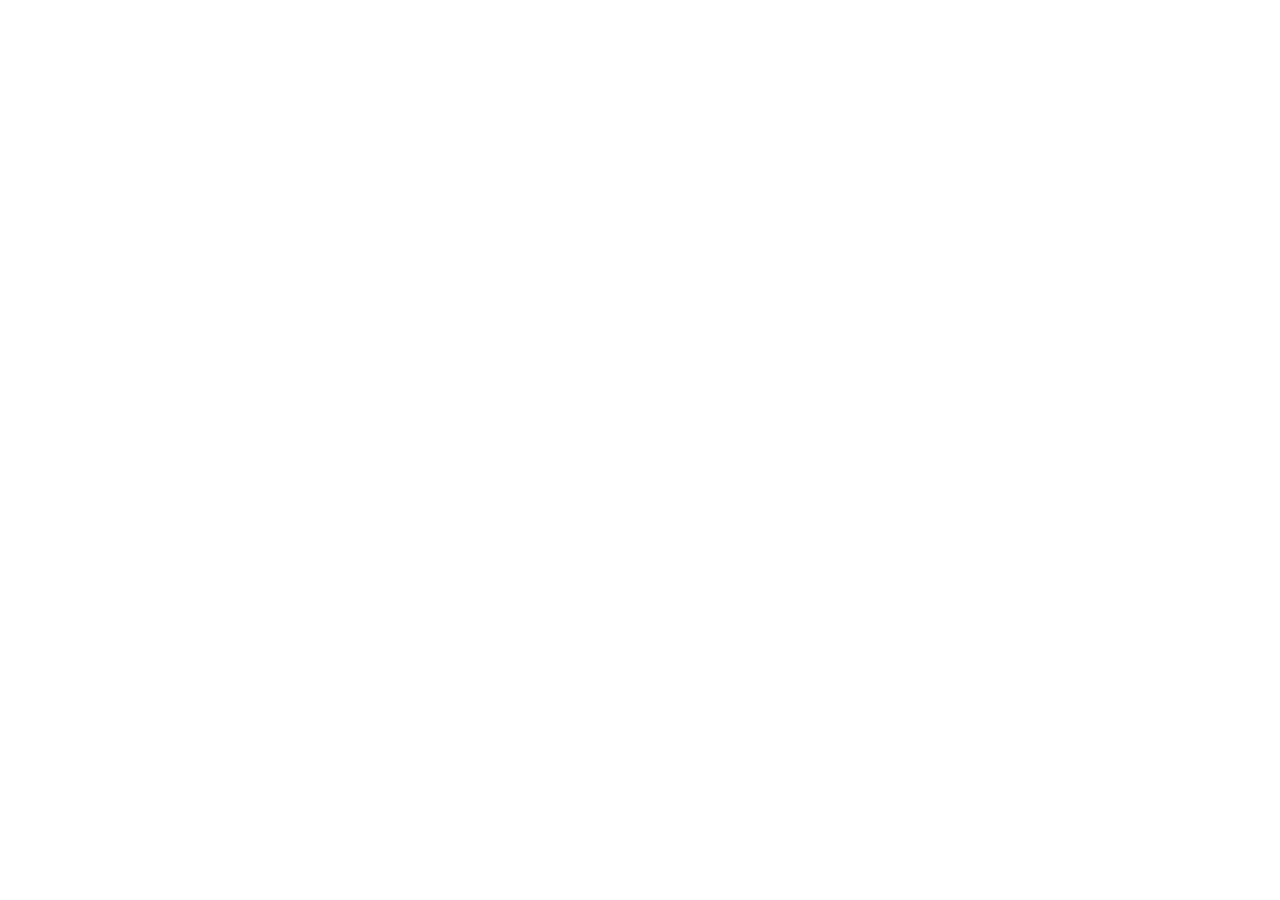
==== daily.html @ 2767453b "AI Tool Map — HTML pages" ====
<!DOCTYPE html>
<html lang="zh-CN">
<head>
  <meta charset="UTF-8" />
  <meta name="viewport" content="width=device-width, initial-scale=1" />
  <title>Today's finds · AI Tool Map</title>
  <script src="js/theme-boot.js"></script>
  <link rel="stylesheet" href="css/styles.css" />
</head>
<body>
  <div id="app"></div>
  <script src="js/i18n.js"></script>
  <script src="js/app.js"></script>
  <script>
    bootPage({
      active: "daily",
      render: async (ui) => {
        const main = document.getElementById("main");
        const [daily, tools, scenarios] = await Promise.all([
          fetchJSON("data/daily.json"),
          fetchJSON("data/tools.json"),
          fetchJSON("data/scenarios.json"),
        ]);
        const toolMap = {};
        tools.forEach((t) => { toolMap[t.id] = t; });
        const scenarioMap = scenarioMapFrom(scenarios);

        const items = daily.map((d) => {
          const related = (d.related_tool_ids || [])
            .map((id) => toolMap[id])
            .filter(Boolean)
            .map((t) => `<a class="pill-link" href="tool.html?id=${encodeURIComponent(t.id)}">${escapeHTML(tField(t, "name"))}</a>`)
            .join("");
          const tags = (d.tags || [])
            .map((sid) => {
              const s = scenarioMap[sid];
              return s
                ? `<a class="pill-link" href="scenario.html?id=${encodeURIComponent(sid)}">${escapeHTML(tField(s, "name"))}</a>`
                : "";
            })
            .join("");
          return `
            <article class="feed-item">
              <div class="date">${escapeHTML(d.date)}</div>
              <h3>${escapeHTML(tField(d, "title"))}</h3>
              <p>${escapeHTML(tField(d, "summary"))}</p>
              <div class="feed-links">${related}${tags}</div>
            </article>
          `;
        }).join("");

        main.innerHTML = `
          <section class="hero">
            <h1 data-i18n="daily_title">${ui.daily_title}</h1>
            <p data-i18n="daily_sub">${ui.daily_sub}</p>
            <div class="quick-links">
              <a class="quick-link" href="index.html"><span class="emoji">🏠</span><span data-i18n="nav_home">${ui.nav_home}</span></a>
              <a class="quick-link" href="weekly.html"><span class="emoji">✨</span><span data-i18n="quick_weekly">${ui.quick_weekly}</span></a>
            </div>
          </section>
          <p class="help-hint" data-i18n="daily_hint">${ui.daily_hint}</p>
          <section class="section">
            <div class="feed">${items}</div>
          </section>
        `;
        applyStaticUI(ui);
      },
    });
  </script>
</body>
</html>
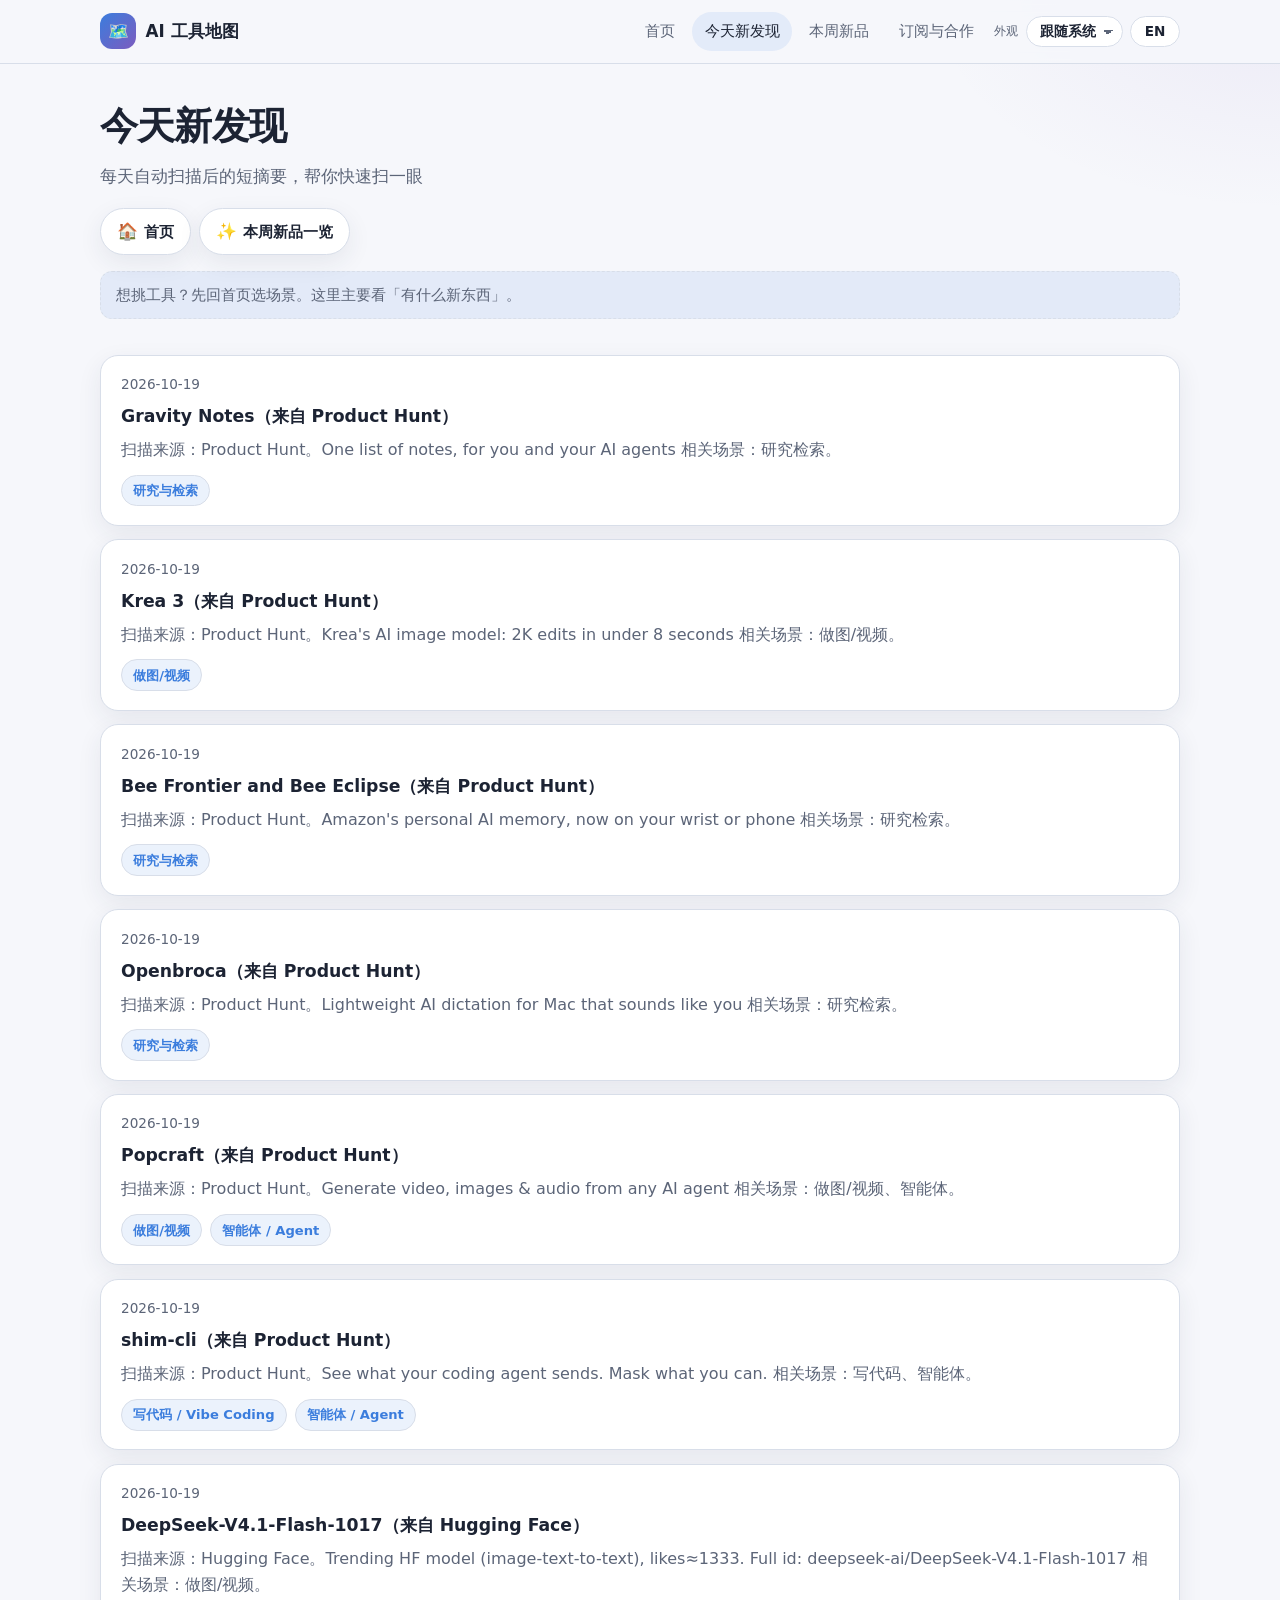
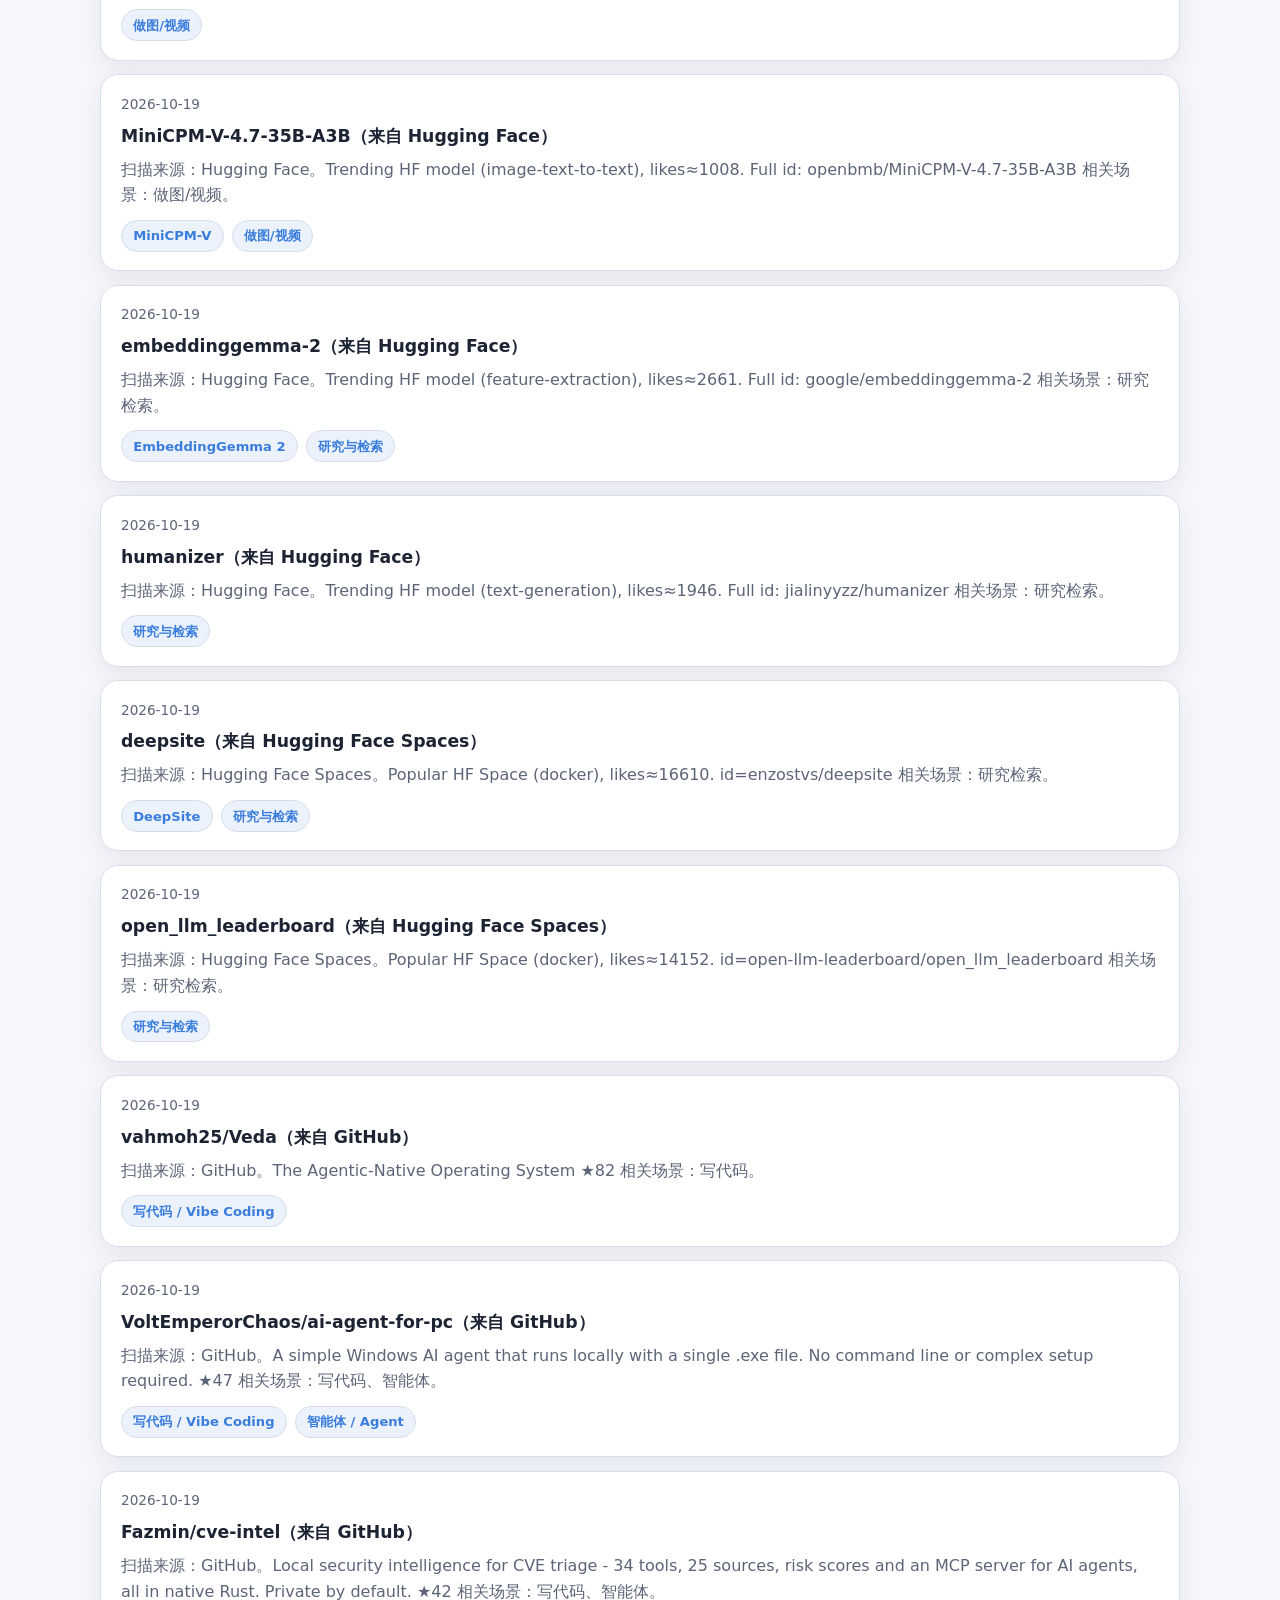
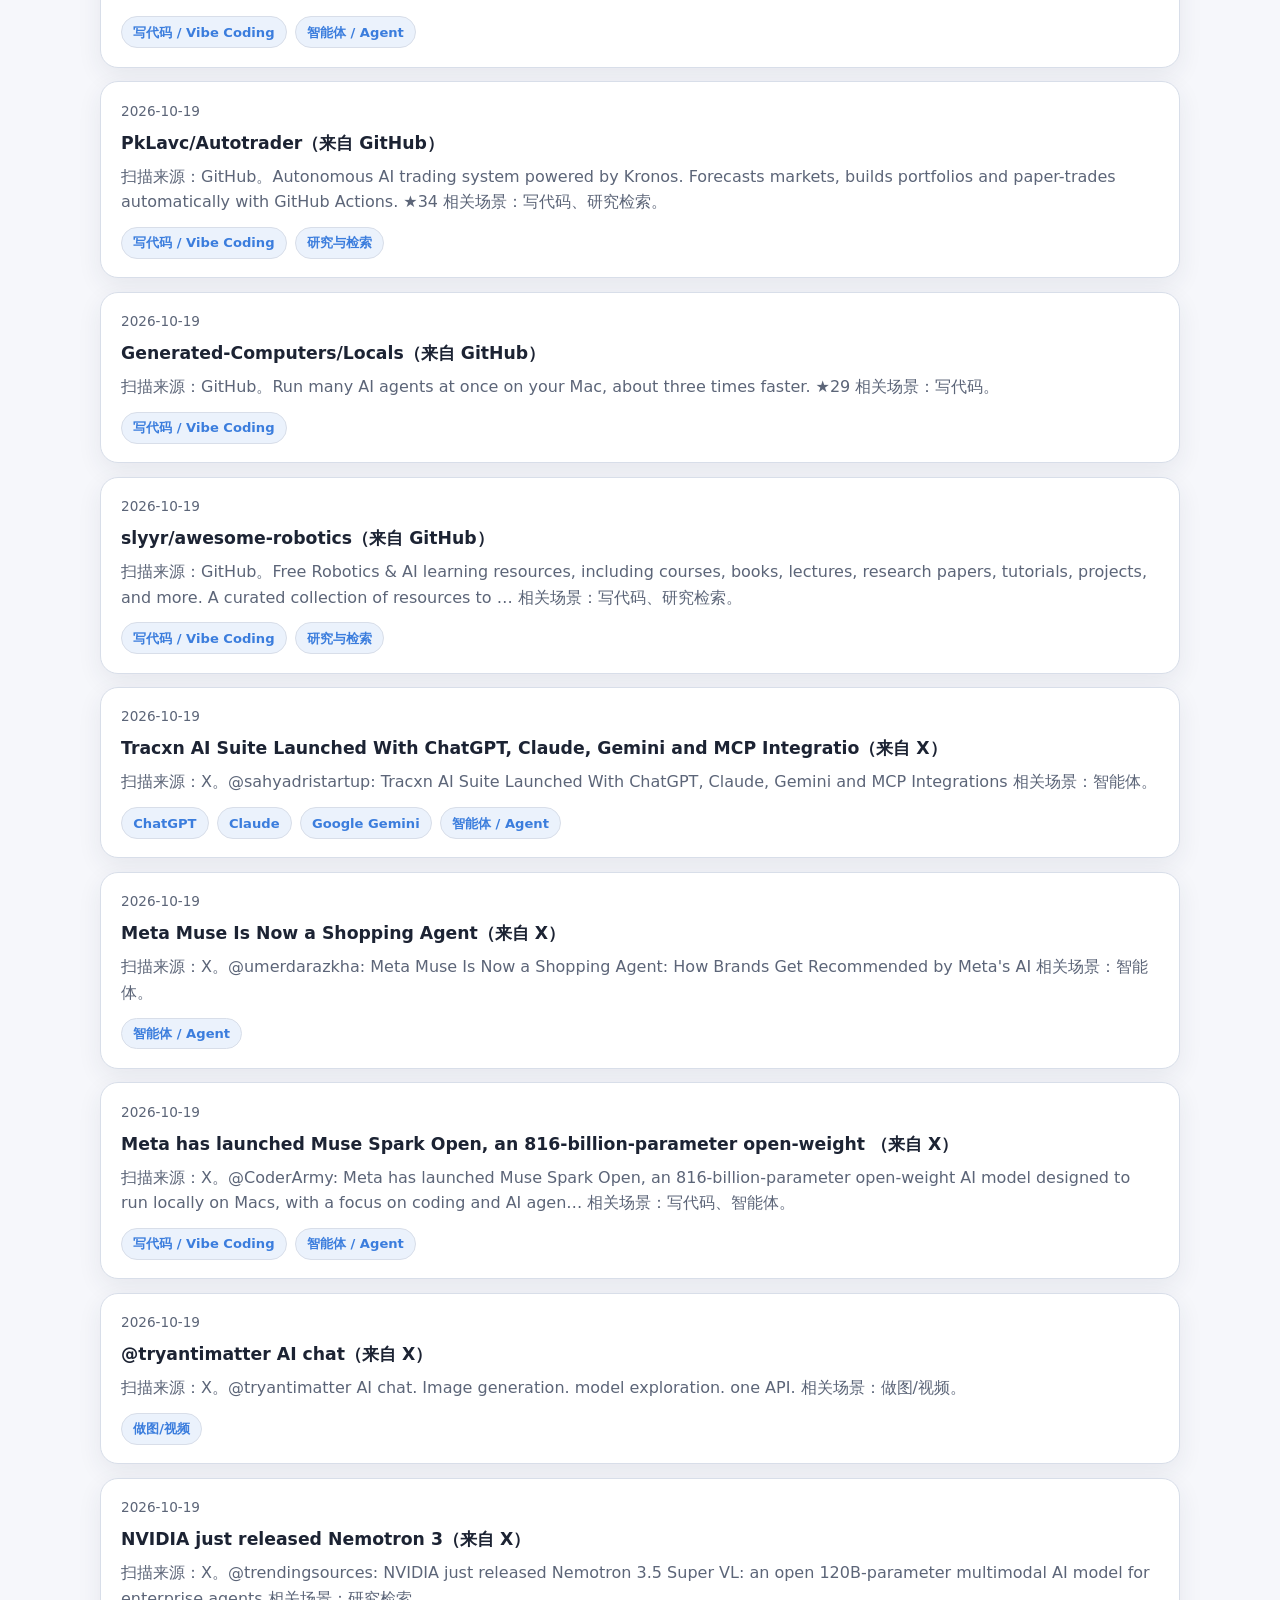
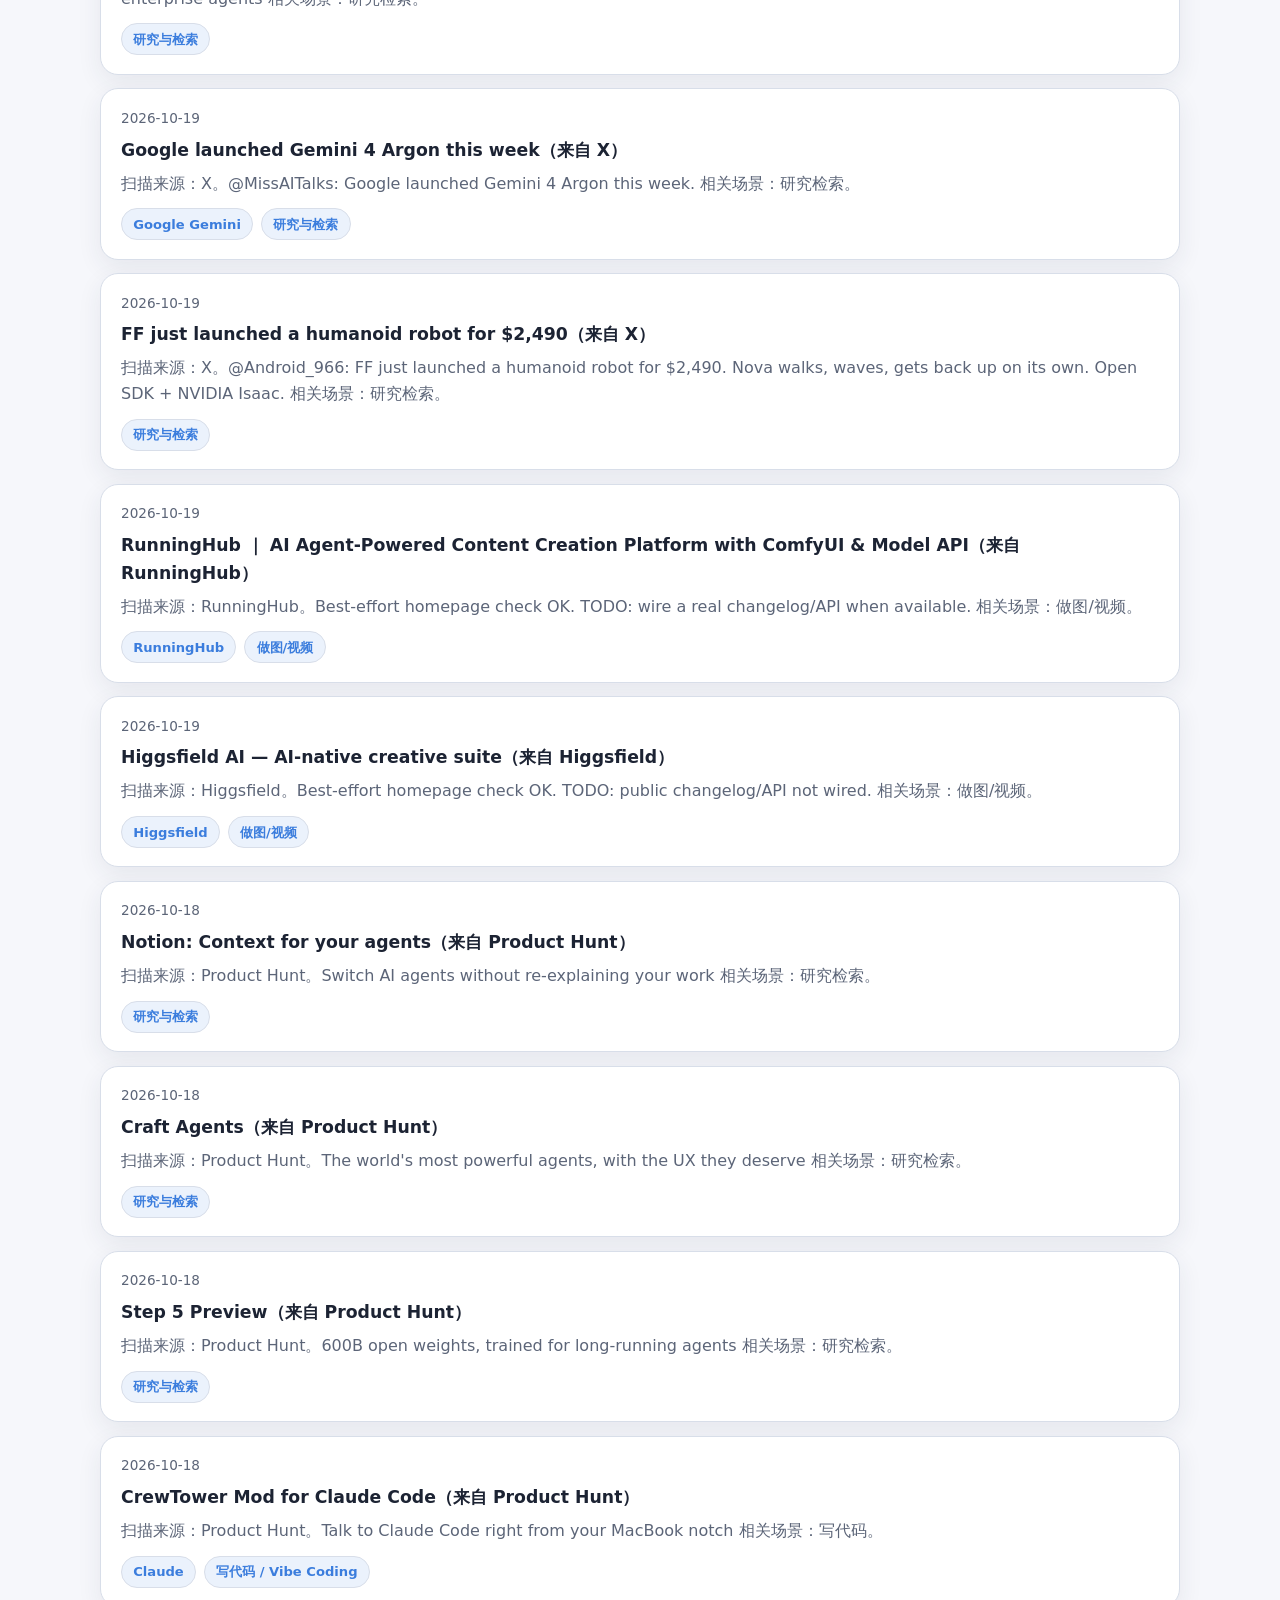
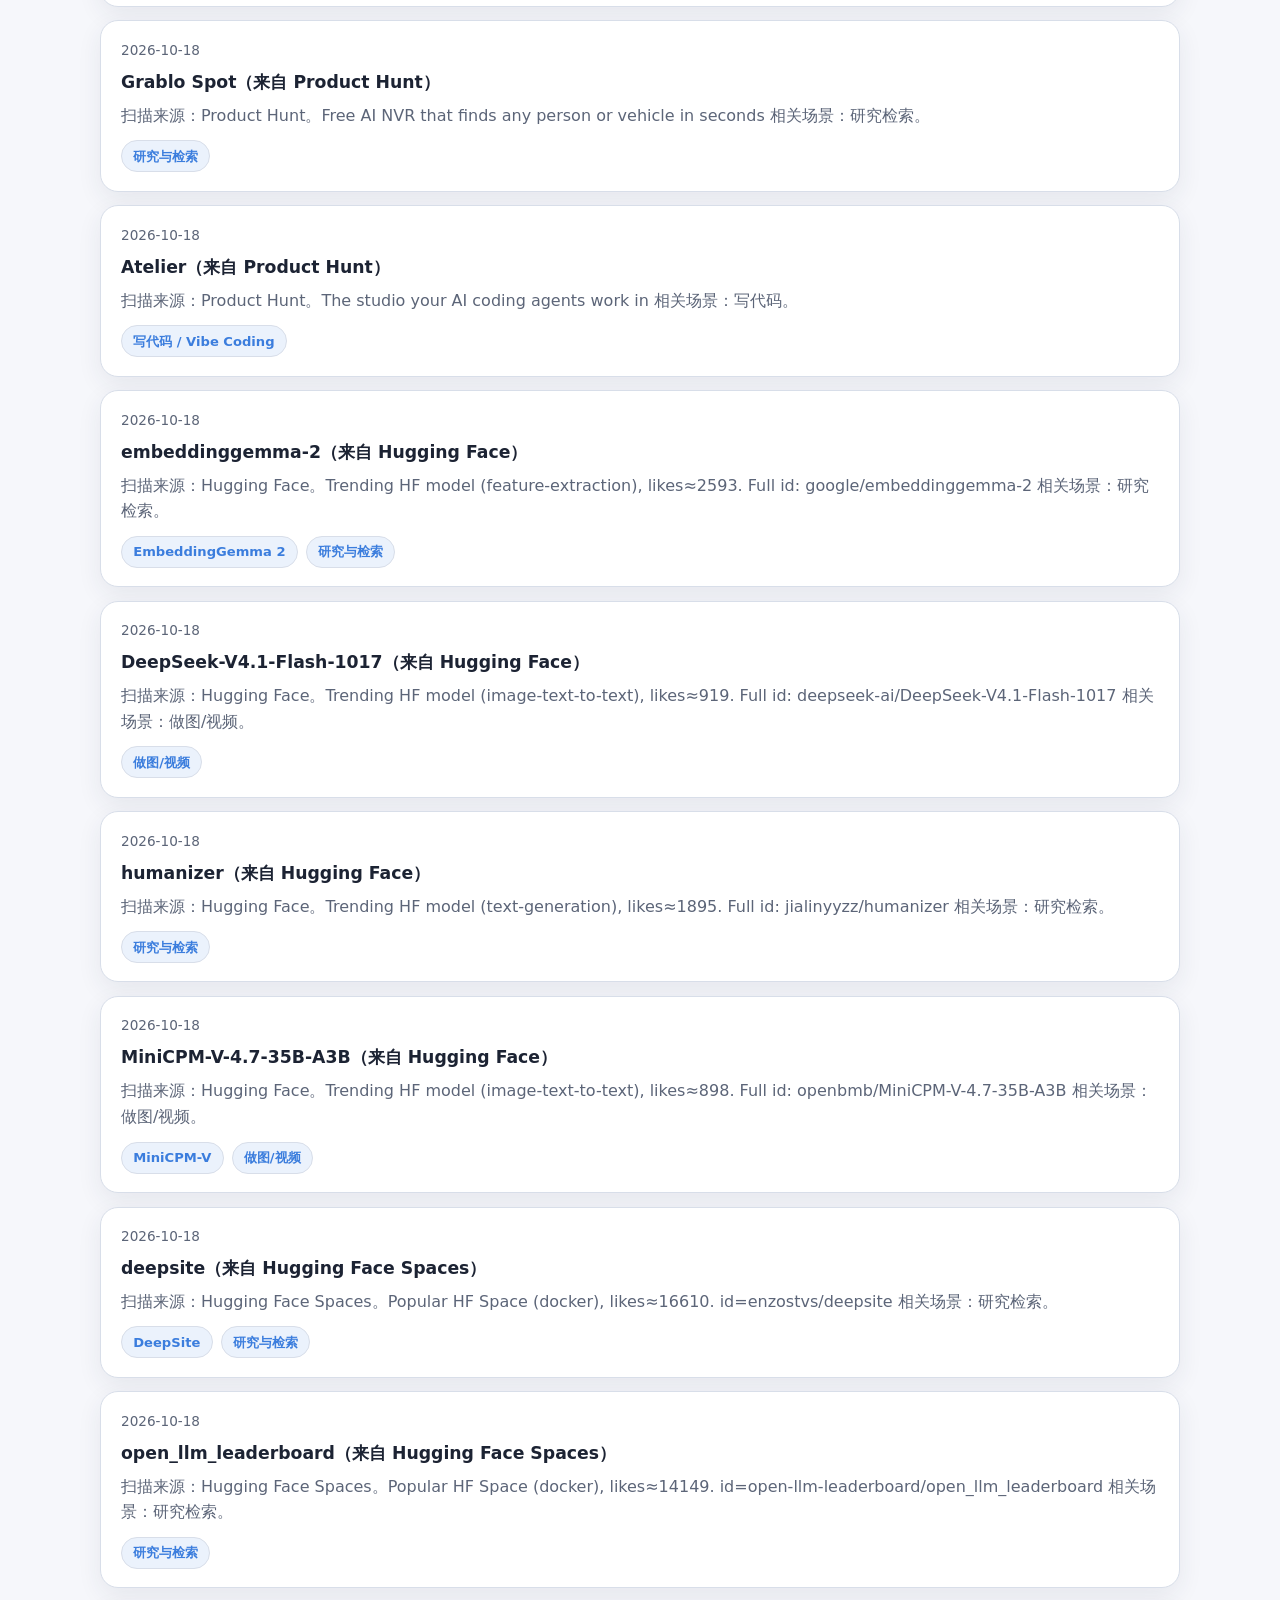
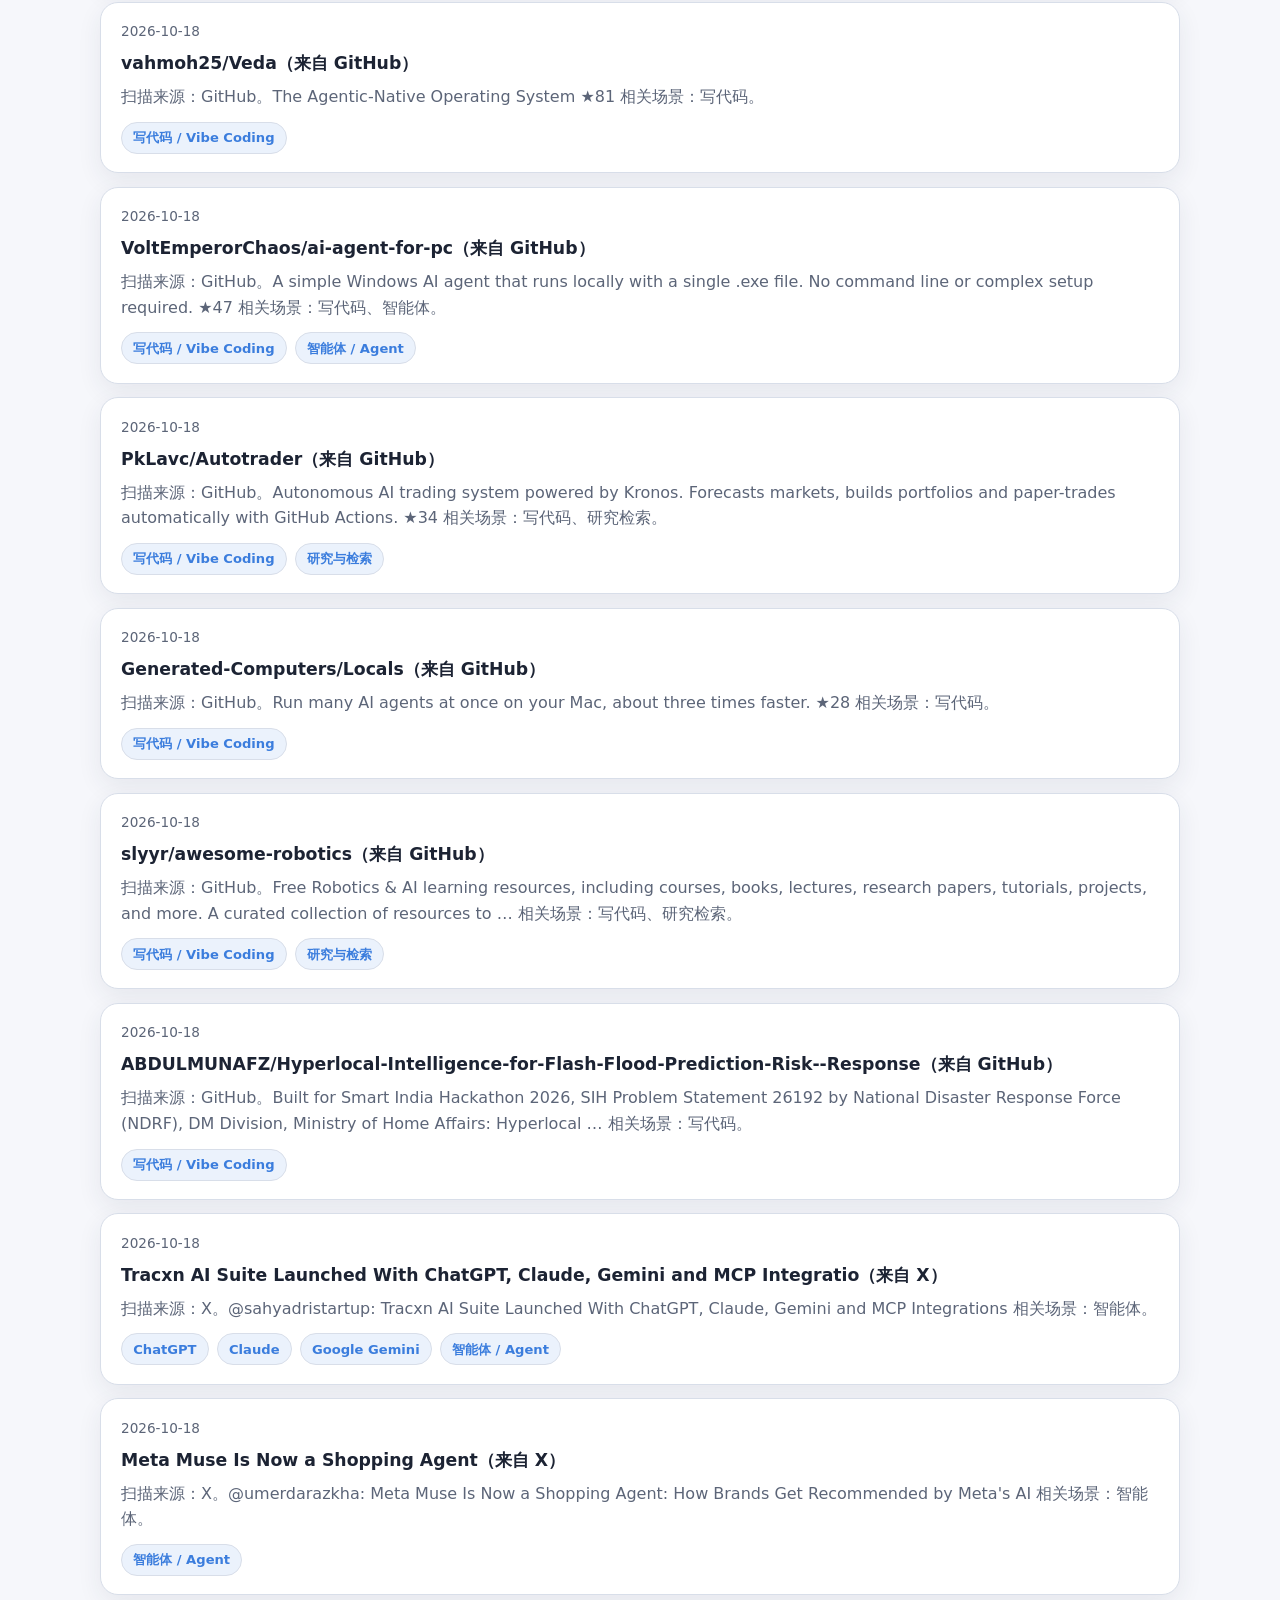
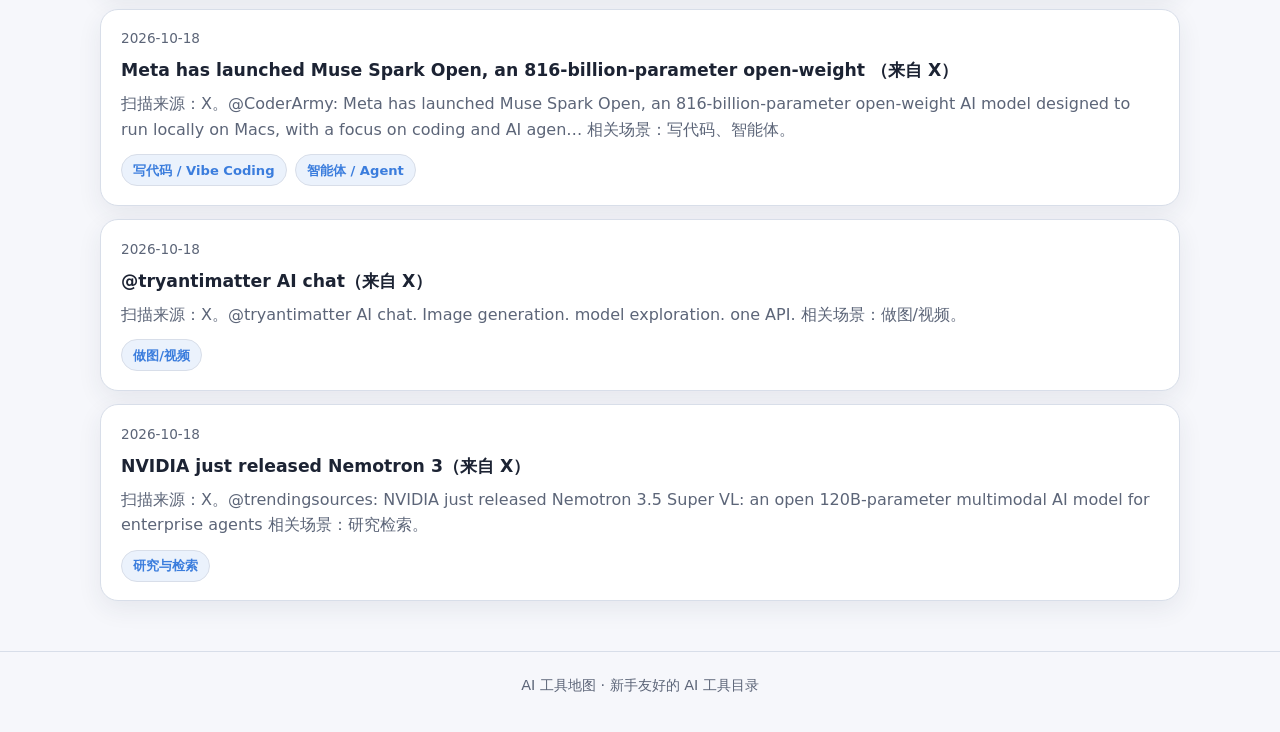
==== commit 70bf9e71: "Update HTML pages for SEO meta and about (4/6)" ====
--- a/daily.html
+++ b/daily.html
@@ -3,7 +3,15 @@
 <head>
   <meta charset="UTF-8" />
   <meta name="viewport" content="width=device-width, initial-scale=1" />
-  <title>Today's finds · AI Tool Map</title>
+  <title>今天新发现 · AI 工具地图 | Daily finds</title>
+  <meta name="description" content="今天新发现：AI 工具与产品短摘要，每日更新。 | Short daily AI tool outlines." />
+  <meta property="og:title" content="今天新发现 · AI 工具地图 | Daily finds" />
+  <meta property="og:description" content="今天新发现：AI 工具与产品短摘要，每日更新。" />
+  <meta property="og:type" content="website" />
+  <meta name="robots" content="index,follow" />
+  <meta property="og:locale" content="zh_CN" />
+  <meta name="twitter:card" content="summary" />
+  <link rel="canonical" href="https://goofugoofu.github.io/daily.html" />
   <script src="js/theme-boot.js"></script>
   <link rel="stylesheet" href="css/styles.css" />
 </head>
@@ -14,6 +22,7 @@
   <script>
     bootPage({
       active: "daily",
+      metaKey: "meta_desc_daily",
       render: async (ui) => {
         const main = document.getElementById("main");
         const [daily, tools, scenarios] = await Promise.all([
@@ -60,7 +69,7 @@
           </section>
           <p class="help-hint" data-i18n="daily_hint">${ui.daily_hint}</p>
           <section class="section">
-            <div class="feed">${items}</div>
+            <div class="feed">${items || emptyState(ui, "daily", { ctaHref: "index.html", ctaLabel: ui.empty_cta_home })}</div>
           </section>
         `;
         applyStaticUI(ui);
--- a/css/styles.css
+++ b/css/styles.css
@@ -0,0 +1,715 @@
+/* ===== Theme tokens ===== */
+:root,
+[data-theme="dark"] {
+  --bg: #12141a;
+  --bg-elevated: #1a1d26;
+  --bg-card: #222632;
+  --bg-card-hover: #2a3040;
+  --header-bg: rgba(18, 20, 26, 0.9);
+  --border: #343b4d;
+  --text: #f0f2f7;
+  --text-muted: #9aa3b5;
+  --accent: #7eb6ff;
+  --accent-2: #a78bfa;
+  --accent-soft: rgba(126, 182, 255, 0.14);
+  --success: #4ade80;
+  --sponsored: #fbbf24;
+  --glow-1: rgba(80, 110, 200, 0.22);
+  --glow-2: rgba(140, 90, 180, 0.16);
+  --radius: 18px;
+  --radius-sm: 12px;
+  --shadow: 0 8px 28px rgba(0, 0, 0, 0.28);
+  --font: "Segoe UI", "PingFang SC", "Noto Sans SC", "Helvetica Neue", system-ui, sans-serif;
+  --step-bg: var(--accent-soft);
+}
+
+[data-theme="light"] {
+  --bg: #f6f7fb;
+  --bg-elevated: #ffffff;
+  --bg-card: #ffffff;
+  --bg-card-hover: #f0f3fa;
+  --header-bg: rgba(246, 247, 251, 0.92);
+  --border: #d8dee9;
+  --text: #1c2333;
+  --text-muted: #5c6578;
+  --accent: #3b7ddd;
+  --accent-2: #7c5cbf;
+  --accent-soft: rgba(59, 125, 221, 0.1);
+  --success: #16a34a;
+  --sponsored: #b45309;
+  --glow-1: rgba(59, 125, 221, 0.1);
+  --glow-2: rgba(124, 92, 191, 0.08);
+  --shadow: 0 8px 24px rgba(40, 50, 80, 0.08);
+}
+
+[data-theme="soft-blue"] {
+  --bg: #eef4fb;
+  --bg-elevated: #f7fbff;
+  --bg-card: #ffffff;
+  --bg-card-hover: #e8f1fb;
+  --header-bg: rgba(238, 244, 251, 0.94);
+  --border: #c5d6ea;
+  --text: #1a2b44;
+  --text-muted: #5a7190;
+  --accent: #3d8fd9;
+  --accent-2: #5aa8e8;
+  --accent-soft: rgba(61, 143, 217, 0.12);
+  --success: #2f9e6b;
+  --sponsored: #c9852a;
+  --glow-1: rgba(100, 160, 220, 0.2);
+  --glow-2: rgba(160, 200, 240, 0.15);
+  --shadow: 0 8px 26px rgba(60, 100, 150, 0.1);
+}
+
+[data-theme="warm-sand"] {
+  --bg: #f7f1e8;
+  --bg-elevated: #fffaf3;
+  --bg-card: #fffdf9;
+  --bg-card-hover: #f3e9db;
+  --header-bg: rgba(247, 241, 232, 0.94);
+  --border: #e2d4c0;
+  --text: #3a2f24;
+  --text-muted: #7a6a58;
+  --accent: #c4783b;
+  --accent-2: #d4a05a;
+  --accent-soft: rgba(196, 120, 59, 0.12);
+  --success: #5a9a5a;
+  --sponsored: #b45309;
+  --glow-1: rgba(220, 170, 100, 0.22);
+  --glow-2: rgba(200, 140, 80, 0.12);
+  --shadow: 0 8px 24px rgba(100, 70, 40, 0.08);
+}
+
+[data-theme="high-contrast"] {
+  --bg: #000000;
+  --bg-elevated: #0a0a0a;
+  --bg-card: #111111;
+  --bg-card-hover: #1a1a1a;
+  --header-bg: rgba(0, 0, 0, 0.95);
+  --border: #ffffff;
+  --text: #ffffff;
+  --text-muted: #dddddd;
+  --accent: #ffff00;
+  --accent-2: #00ffff;
+  --accent-soft: rgba(255, 255, 0, 0.15);
+  --success: #00ff66;
+  --sponsored: #ffaa00;
+  --glow-1: transparent;
+  --glow-2: transparent;
+  --shadow: none;
+  --radius: 8px;
+  --radius-sm: 6px;
+}
+
+@media (prefers-color-scheme: light) {
+  [data-theme="system"] {
+    --bg: #f6f7fb;
+    --bg-elevated: #ffffff;
+    --bg-card: #ffffff;
+    --bg-card-hover: #f0f3fa;
+    --header-bg: rgba(246, 247, 251, 0.92);
+    --border: #d8dee9;
+    --text: #1c2333;
+    --text-muted: #5c6578;
+    --accent: #3b7ddd;
+    --accent-2: #7c5cbf;
+    --accent-soft: rgba(59, 125, 221, 0.1);
+    --success: #16a34a;
+    --sponsored: #b45309;
+    --glow-1: rgba(59, 125, 221, 0.1);
+    --glow-2: rgba(124, 92, 191, 0.08);
+    --shadow: 0 8px 24px rgba(40, 50, 80, 0.08);
+  }
+}
+
+@media (prefers-color-scheme: dark) {
+  [data-theme="system"] {
+    --bg: #12141a;
+    --bg-elevated: #1a1d26;
+    --bg-card: #222632;
+    --bg-card-hover: #2a3040;
+    --header-bg: rgba(18, 20, 26, 0.9);
+    --border: #343b4d;
+    --text: #f0f2f7;
+    --text-muted: #9aa3b5;
+    --accent: #7eb6ff;
+    --accent-2: #a78bfa;
+    --accent-soft: rgba(126, 182, 255, 0.14);
+    --success: #4ade80;
+    --sponsored: #fbbf24;
+    --glow-1: rgba(80, 110, 200, 0.22);
+    --glow-2: rgba(140, 90, 180, 0.16);
+    --shadow: 0 8px 28px rgba(0, 0, 0, 0.28);
+  }
+}
+
+/* Default before attribute (matches dark) if script delayed */
+html:not([data-theme]) {
+  color-scheme: dark;
+}
+
+* { box-sizing: border-box; }
+html { scroll-behavior: smooth; }
+body {
+  margin: 0;
+  font-family: var(--font);
+  background:
+    radial-gradient(900px 480px at 8% -8%, var(--glow-1) 0%, transparent 55%),
+    radial-gradient(700px 420px at 100% 0%, var(--glow-2) 0%, transparent 50%),
+    var(--bg);
+  color: var(--text);
+  min-height: 100vh;
+  line-height: 1.6;
+  font-size: 16px;
+}
+
+a { color: var(--accent); text-decoration: none; }
+a:hover { text-decoration: underline; }
+
+.container {
+  width: min(1080px, calc(100% - 1.75rem));
+  margin: 0 auto;
+}
+
+/* Header */
+.site-header {
+  position: sticky;
+  top: 0;
+  z-index: 50;
+  backdrop-filter: blur(12px);
+  background: var(--header-bg);
+  border-bottom: 1px solid var(--border);
+}
+.header-inner {
+  display: flex;
+  align-items: center;
+  justify-content: space-between;
+  gap: 0.75rem;
+  padding: 0.75rem 0;
+  flex-wrap: wrap;
+}
+.brand {
+  display: flex;
+  align-items: center;
+  gap: 0.6rem;
+  color: var(--text);
+  text-decoration: none;
+  font-weight: 700;
+  font-size: 1.05rem;
+}
+.brand:hover { text-decoration: none; }
+.brand-mark {
+  width: 36px;
+  height: 36px;
+  border-radius: 12px;
+  background: linear-gradient(135deg, var(--accent), var(--accent-2));
+  display: grid;
+  place-items: center;
+  font-size: 1.05rem;
+  color: #fff;
+}
+.header-controls {
+  display: flex;
+  align-items: center;
+  gap: 0.45rem;
+  flex-wrap: wrap;
+}
+.nav {
+  display: flex;
+  align-items: center;
+  gap: 0.25rem;
+  flex-wrap: wrap;
+}
+.nav a {
+  color: var(--text-muted);
+  padding: 0.45rem 0.8rem;
+  border-radius: 999px;
+  font-size: 0.95rem;
+  font-weight: 500;
+  text-decoration: none;
+}
+.nav a:hover, .nav a.active {
+  color: var(--text);
+  background: var(--accent-soft);
+  text-decoration: none;
+}
+
+.lang-toggle,
+.theme-select {
+  border: 1px solid var(--border);
+  background: var(--bg-card);
+  color: var(--text);
+  border-radius: 999px;
+  padding: 0.4rem 0.85rem;
+  cursor: pointer;
+  font-weight: 600;
+  font-size: 0.85rem;
+  font-family: inherit;
+}
+.lang-toggle:hover,
+.theme-select:hover {
+  border-color: var(--accent);
+}
+.theme-select {
+  max-width: 11rem;
+  appearance: none;
+  background-image: linear-gradient(45deg, transparent 50%, var(--text-muted) 50%),
+    linear-gradient(135deg, var(--text-muted) 50%, transparent 50%);
+  background-position: calc(100% - 14px) 55%, calc(100% - 9px) 55%;
+  background-size: 5px 5px, 5px 5px;
+  background-repeat: no-repeat;
+  padding-right: 1.6rem;
+}
+
+/* Hero + how-to steps */
+.hero {
+  padding: 2rem 0 0.75rem;
+}
+.hero h1 {
+  margin: 0 0 0.45rem;
+  font-size: clamp(1.75rem, 4vw, 2.35rem);
+  font-weight: 750;
+  letter-spacing: -0.02em;
+}
+.hero p {
+  margin: 0;
+  color: var(--text-muted);
+  font-size: 1.08rem;
+  max-width: 36rem;
+}
+
+.howto {
+  display: grid;
+  grid-template-columns: repeat(3, 1fr);
+  gap: 0.75rem;
+  margin: 1.25rem 0 0.5rem;
+}
+@media (max-width: 720px) {
+  .howto { grid-template-columns: 1fr; }
+}
+.howto-step {
+  background: var(--step-bg);
+  border: 1px solid var(--border);
+  border-radius: var(--radius-sm);
+  padding: 0.85rem 1rem;
+}
+.howto-step .num {
+  display: inline-flex;
+  align-items: center;
+  justify-content: center;
+  width: 1.6rem;
+  height: 1.6rem;
+  border-radius: 999px;
+  background: var(--accent);
+  color: #fff;
+  font-size: 0.8rem;
+  font-weight: 700;
+  margin-right: 0.45rem;
+}
+[data-theme="high-contrast"] .howto-step .num {
+  color: #000;
+}
+.howto-step strong {
+  display: block;
+  margin: 0.35rem 0 0.15rem;
+  font-size: 0.98rem;
+}
+.howto-step span {
+  color: var(--text-muted);
+  font-size: 0.88rem;
+}
+
+.quick-links {
+  display: flex;
+  flex-wrap: wrap;
+  gap: 0.55rem;
+  margin: 1.1rem 0 0.25rem;
+}
+.quick-link {
+  display: inline-flex;
+  align-items: center;
+  gap: 0.35rem;
+  padding: 0.55rem 1rem;
+  border-radius: 999px;
+  background: var(--bg-card);
+  border: 1px solid var(--border);
+  color: var(--text);
+  font-weight: 600;
+  font-size: 0.92rem;
+  text-decoration: none;
+  box-shadow: var(--shadow);
+}
+.quick-link:hover {
+  border-color: var(--accent);
+  background: var(--bg-card-hover);
+  text-decoration: none;
+}
+.quick-link .emoji { font-size: 1.05rem; }
+
+.section {
+  padding: 1.35rem 0 1.6rem;
+}
+.section-head {
+  display: flex;
+  align-items: end;
+  justify-content: space-between;
+  gap: 1rem;
+  margin-bottom: 0.95rem;
+  flex-wrap: wrap;
+}
+.section-head h2 {
+  margin: 0;
+  font-size: 1.3rem;
+  font-weight: 700;
+}
+.section-head p {
+  margin: 0.3rem 0 0;
+  color: var(--text-muted);
+  font-size: 0.98rem;
+}
+.help-hint {
+  margin: 0 0 0.85rem;
+  padding: 0.7rem 0.95rem;
+  border-radius: var(--radius-sm);
+  background: var(--accent-soft);
+  border: 1px dashed var(--border);
+  color: var(--text-muted);
+  font-size: 0.95rem;
+}
+
+/* Bigger scenario cards */
+.grid {
+  display: grid;
+  grid-template-columns: repeat(auto-fill, minmax(250px, 1fr));
+  gap: 1rem;
+}
+.grid-scenarios {
+  grid-template-columns: repeat(auto-fill, minmax(280px, 1fr));
+  gap: 1.1rem;
+}
+.card {
+  background: var(--bg-card);
+  border: 1px solid var(--border);
+  border-radius: var(--radius);
+  padding: 1.15rem 1.2rem;
+  box-shadow: var(--shadow);
+  transition: transform 0.15s ease, border-color 0.15s ease, background 0.15s ease;
+}
+.card-scenario {
+  padding: 1.45rem 1.35rem;
+  min-height: 168px;
+  display: flex;
+  flex-direction: column;
+}
+.card-scenario .card-icon {
+  font-size: 2.1rem;
+  margin-bottom: 0.65rem;
+}
+.card-scenario h3 {
+  font-size: 1.2rem;
+  margin-bottom: 0.4rem;
+}
+.card-scenario p {
+  flex: 1;
+  font-size: 0.98rem;
+}
+a.card { color: inherit; text-decoration: none; display: block; }
+a.card:hover {
+  transform: translateY(-3px);
+  border-color: var(--accent);
+  background: var(--bg-card-hover);
+  text-decoration: none;
+}
+.card-icon { font-size: 1.6rem; margin-bottom: 0.5rem; }
+.card h3 {
+  margin: 0 0 0.35rem;
+  font-size: 1.05rem;
+}
+.card p {
+  margin: 0;
+  color: var(--text-muted);
+  font-size: 0.92rem;
+}
+.meta-row {
+  display: flex;
+  flex-wrap: wrap;
+  gap: 0.4rem;
+  margin-top: 0.8rem;
+}
+
+.badge {
+  display: inline-flex;
+  align-items: center;
+  gap: 0.25rem;
+  font-size: 0.75rem;
+  font-weight: 600;
+  padding: 0.22rem 0.6rem;
+  border-radius: 999px;
+  border: 1px solid var(--border);
+  color: var(--text-muted);
+  background: var(--bg-elevated);
+}
+.badge.new {
+  color: var(--success);
+  border-color: color-mix(in srgb, var(--success) 40%, var(--border));
+  background: color-mix(in srgb, var(--success) 12%, transparent);
+}
+.badge.sponsored {
+  color: var(--sponsored);
+  border-color: color-mix(in srgb, var(--sponsored) 40%, var(--border));
+  background: color-mix(in srgb, var(--sponsored) 12%, transparent);
+}
+.badge.pricing {
+  color: var(--accent);
+  border-color: color-mix(in srgb, var(--accent) 35%, var(--border));
+}
+
+.feed { display: flex; flex-direction: column; gap: 0.85rem; }
+.feed-item {
+  background: var(--bg-card);
+  border: 1px solid var(--border);
+  border-radius: var(--radius);
+  padding: 1.15rem 1.25rem;
+  box-shadow: var(--shadow);
+}
+.feed-item h3 { margin: 0 0 0.4rem; font-size: 1.08rem; }
+.feed-item .date {
+  color: var(--text-muted);
+  font-size: 0.85rem;
+  margin-bottom: 0.45rem;
+}
+.feed-item p { margin: 0; color: var(--text-muted); }
+.feed-item ul {
+  margin: 0.75rem 0 0;
+  padding-left: 1.15rem;
+  color: var(--text-muted);
+}
+.feed-links {
+  margin-top: 0.75rem;
+  display: flex;
+  flex-wrap: wrap;
+  gap: 0.5rem;
+}
+
+.detail-hero { padding: 1.75rem 0 0.75rem; }
+.detail-hero h1 {
+  margin: 0.4rem 0 0.5rem;
+  font-size: clamp(1.55rem, 3vw, 2.1rem);
+}
+.detail-grid {
+  display: grid;
+  grid-template-columns: 1.4fr 0.8fr;
+  gap: 1rem;
+}
+@media (max-width: 800px) {
+  .detail-grid { grid-template-columns: 1fr; }
+}
+.panel {
+  background: var(--bg-card);
+  border: 1px solid var(--border);
+  border-radius: var(--radius);
+  padding: 1.25rem;
+  box-shadow: var(--shadow);
+}
+.panel h2 {
+  margin: 0 0 0.55rem;
+  font-size: 0.92rem;
+  color: var(--text-muted);
+  font-weight: 700;
+}
+.panel p { margin: 0; }
+.actions {
+  display: flex;
+  flex-wrap: wrap;
+  gap: 0.6rem;
+  margin-top: 1rem;
+}
+.btn {
+  display: inline-flex;
+  align-items: center;
+  justify-content: center;
+  gap: 0.35rem;
+  border-radius: 999px;
+  padding: 0.6rem 1.15rem;
+  font-weight: 650;
+  font-size: 0.95rem;
+  border: 1px solid transparent;
+  cursor: pointer;
+  text-decoration: none;
+  font-family: inherit;
+}
+.btn:hover { text-decoration: none; }
+.btn-primary {
+  background: linear-gradient(135deg, var(--accent), var(--accent-2));
+  color: #fff;
+}
+[data-theme="high-contrast"] .btn-primary { color: #000; }
+.btn-primary:hover { filter: brightness(1.06); }
+.btn-ghost {
+  background: var(--bg-elevated);
+  border-color: var(--border);
+  color: var(--text);
+}
+.btn-ghost:hover { border-color: var(--accent); }
+
+.form {
+  display: flex;
+  flex-direction: column;
+  gap: 0.7rem;
+}
+.form label {
+  font-size: 0.9rem;
+  color: var(--text-muted);
+  font-weight: 550;
+}
+.form input, .form textarea {
+  width: 100%;
+  background: var(--bg-elevated);
+  border: 1px solid var(--border);
+  border-radius: 12px;
+  padding: 0.75rem 0.9rem;
+  color: var(--text);
+  font: inherit;
+}
+.form input:focus, .form textarea:focus {
+  outline: none;
+  border-color: var(--accent);
+}
+.form textarea { min-height: 110px; resize: vertical; }
+.form-note {
+  color: var(--success);
+  font-size: 0.92rem;
+  display: none;
+}
+.form-note.show { display: block; }
+
+.split-2 {
+  display: grid;
+  grid-template-columns: 1fr 1fr;
+  gap: 1rem;
+}
+@media (max-width: 800px) {
+  .split-2 { grid-template-columns: 1fr; }
+}
+
+.muted { color: var(--text-muted); }
+.small { font-size: 0.9rem; }
+
+.site-footer {
+  border-top: 1px solid var(--border);
+  margin-top: 1.5rem;
+  padding: 1.4rem 0 2.2rem;
+  color: var(--text-muted);
+  font-size: 0.9rem;
+  text-align: center;
+}
+
+.back-link {
+  display: inline-block;
+  margin-bottom: 0.75rem;
+  color: var(--text-muted);
+  font-size: 0.95rem;
+  font-weight: 550;
+}
+.back-link:hover { color: var(--accent); }
+
+.search-box {
+  width: 100%;
+  max-width: 340px;
+  background: var(--bg-elevated);
+  border: 1px solid var(--border);
+  border-radius: 999px;
+  padding: 0.6rem 1.05rem;
+  color: var(--text);
+  font: inherit;
+}
+.search-box:focus {
+  outline: none;
+  border-color: var(--accent);
+}
+
+.tool-list-item {
+  display: flex;
+  flex-direction: column;
+  gap: 0.35rem;
+}
+.tool-list-item .one-liner {
+  color: var(--text-muted);
+  font-size: 0.92rem;
+}
+
+.pill-link {
+  display: inline-block;
+  padding: 0.28rem 0.7rem;
+  border-radius: 999px;
+  background: var(--accent-soft);
+  border: 1px solid var(--border);
+  color: var(--accent);
+  font-size: 0.82rem;
+  font-weight: 600;
+  text-decoration: none;
+}
+.pill-link:hover { text-decoration: none; filter: brightness(1.08); }
+
+.empty {
+  padding: 1.75rem 1.25rem;
+  text-align: center;
+  color: var(--text-muted);
+  border: 1px dashed var(--border);
+  border-radius: var(--radius);
+  background: var(--bg-elevated);
+  font-size: 1rem;
+}
+.empty strong { color: var(--text); display: block; margin-bottom: 0.35rem; }
+
+.theme-label {
+  font-size: 0.78rem;
+  color: var(--text-muted);
+  margin-right: 0.15rem;
+  white-space: nowrap;
+}
+.theme-wrap {
+  display: inline-flex;
+  align-items: center;
+  gap: 0.35rem;
+}
+
+/* Monetization / plans */
+.plans-grid {
+  display: grid;
+  grid-template-columns: repeat(auto-fill, minmax(240px, 1fr));
+  gap: 0.85rem;
+  margin: 0.75rem 0 1rem;
+}
+.plan-card {
+  background: var(--bg-elevated);
+  border: 1px solid var(--border);
+  border-radius: var(--radius-sm);
+  padding: 1rem 1.1rem;
+}
+.plan-card h3 { margin: 0 0 0.35rem; font-size: 1.05rem; }
+.plan-price {
+  font-weight: 700;
+  color: var(--accent);
+  margin: 0.25rem 0 0.5rem;
+}
+.cta-row {
+  display: flex;
+  flex-wrap: wrap;
+  gap: 0.55rem;
+  margin-top: 0.75rem;
+}
+.btn:disabled, .btn.disabled {
+  opacity: 0.55;
+  cursor: not-allowed;
+  pointer-events: none;
+}
+.notice-banner {
+  margin: 0.5rem 0 0;
+  padding: 0.65rem 0.85rem;
+  border-radius: var(--radius-sm);
+  background: var(--accent-soft);
+  border: 1px dashed var(--border);
+  color: var(--text-muted);
+  font-size: 0.92rem;
+}
